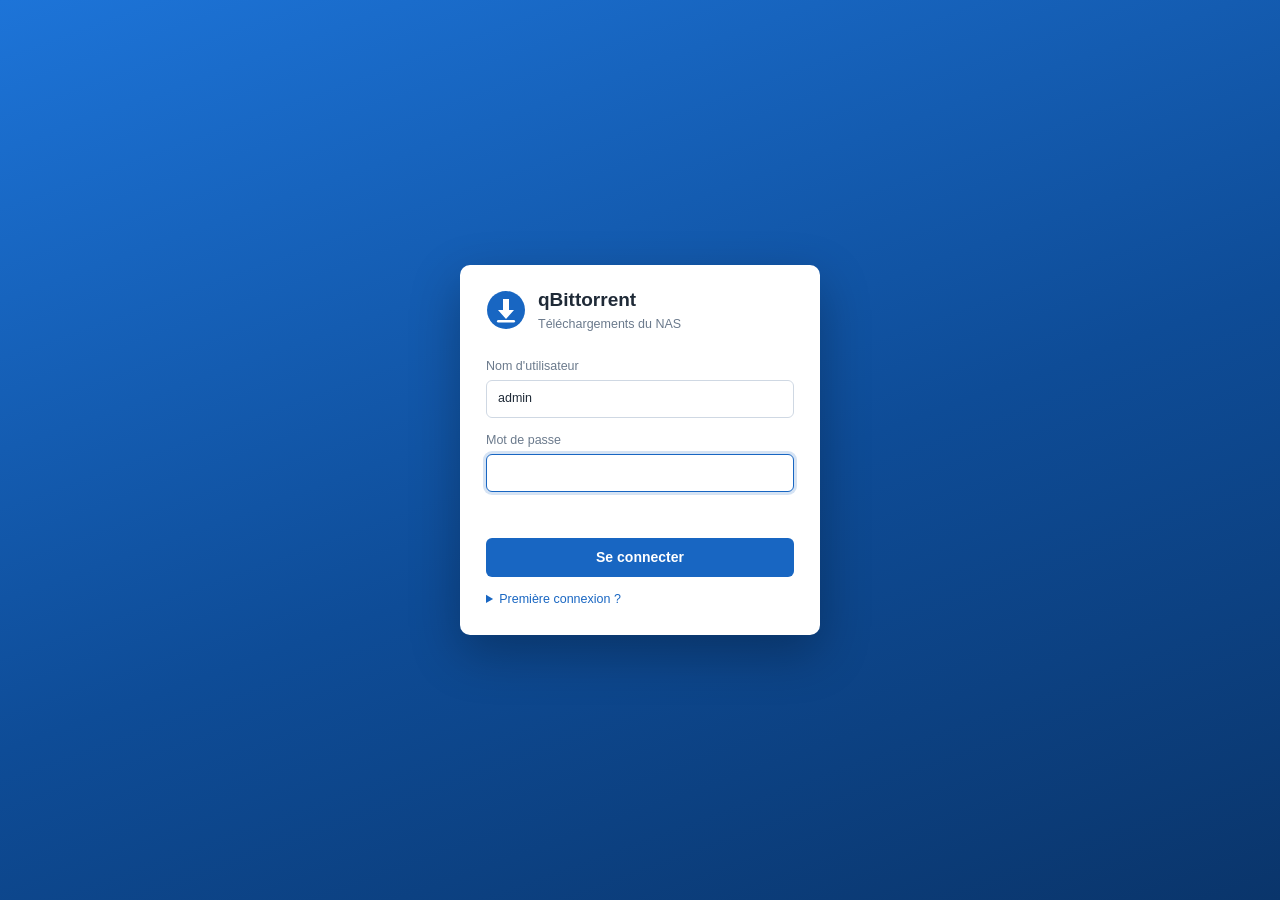
==== src/shared/webui/public/index.html @ 2fc8876b "qBittorrent pour QNAP 5.3.0.4 Paquet QPKG de qBittorrent-nox 5.3.0 pour NAS QNAP x86_64, avec une in" ====
<!doctype html>
<html lang="fr">
<head>
<meta charset="utf-8">
<meta name="viewport" content="width=device-width, initial-scale=1">
<title>qBittorrent – Connexion</title>
<style>
  :root { --blue:#1866c2; --blue-dark:#0e4c97; --bg:#e9eef5; --text:#1f2a37; --muted:#6b7a8c; --border:#cfd8e3; }
  * { box-sizing:border-box; }
  body { margin:0; min-height:100vh; display:flex; align-items:center; justify-content:center;
         font:14px/1.4 "Segoe UI", Roboto, "Helvetica Neue", Arial, sans-serif; color:var(--text);
         background:linear-gradient(160deg,#1d74d8 0%,#0e4c97 55%,#0a356b 100%); padding:16px; }
  .card { width:100%; max-width:360px; background:#fff; border-radius:10px; box-shadow:0 18px 50px rgba(0,0,0,.28); overflow:hidden; }
  .head { display:flex; align-items:center; gap:12px; padding:22px 26px 6px; }
  .head svg { flex:none; }
  .head h1 { margin:0; font-size:19px; font-weight:600; }
  .head p { margin:2px 0 0; color:var(--muted); font-size:12.5px; }
  form { padding:18px 26px 26px; display:grid; gap:14px; }
  label { display:grid; gap:5px; font-size:12.5px; color:var(--muted); }
  input { font:inherit; padding:9px 11px; border:1px solid var(--border); border-radius:6px; color:var(--text); }
  input:focus { outline:none; border-color:var(--blue); box-shadow:0 0 0 3px rgba(24,102,194,.18); }
  button { font:inherit; font-weight:600; padding:10px; border:0; border-radius:6px; background:var(--blue); color:#fff; cursor:pointer; }
  button:hover { background:var(--blue-dark); }
  button:disabled { opacity:.6; cursor:wait; }
  .first { font-size:12.5px; color:var(--muted); }
  .first summary { cursor:pointer; color:var(--blue); width:max-content; }
  .first[open] summary { margin-bottom:6px; }
  .err { min-height:18px; margin:0; color:#c0392b; font-size:12.5px; }
</style>
</head>
<body>
  <div class="card">
    <div class="head">
      <svg width="40" height="40" viewBox="0 0 40 40" aria-hidden="true"><circle cx="20" cy="20" r="19" fill="#1866c2"/><path d="M17 9h6v11h5l-8 9-8-9h5z" fill="#fff"/><rect x="11" y="30" width="18" height="2.6" rx="1.3" fill="#fff"/></svg>
      <div><h1>qBittorrent</h1><p>Téléchargements du NAS</p></div>
    </div>
    <form id="f">
      <label>Nom d'utilisateur <input id="u" name="username" autocomplete="username" value="admin" required></label>
      <label>Mot de passe <input id="p" name="password" type="password" autocomplete="current-password" required autofocus></label>
      <p class="err" id="err" role="alert"></p>
      <button id="b" type="submit">Se connecter</button>
      <details class="first"><summary>Première connexion ?</summary>
        Utilisateur <b>admin</b>, mot de passe <b>adminadmin</b>. Vous devrez ensuite choisir votre propre mot de passe.</details>
    </form>
  </div>
<script>
document.getElementById('f').addEventListener('submit', async (e) => {
  e.preventDefault();
  const b = document.getElementById('b'), err = document.getElementById('err');
  b.disabled = true; err.textContent = '';
  try {
    const r = await fetch('api/v2/auth/login', {
      method: 'POST',
      body: new URLSearchParams({ username: document.getElementById('u').value, password: document.getElementById('p').value })
    });
    const t = await r.text();
    // qBittorrent 5.x répond 204 (vide) en cas de succès, les versions 4.x « Ok. »
    if (r.status === 403) err.textContent = "Trop d'échecs : adresse IP bloquée temporairement.";
    else if (r.ok && t.trim() !== 'Fails.') {
      // Mot de passe initial : l'interface obligera à le changer
      try { localStorage.setItem('qbfs.mustChange', document.getElementById('p').value === 'adminadmin' ? 'true' : 'false'); } catch (_) {}
      location.reload(); return;
    }
    else err.textContent = 'Identifiant ou mot de passe incorrect.';
  } catch (_) { err.textContent = 'Le NAS ne répond pas.'; }
  b.disabled = false;
});
</script>
</body>
</html>
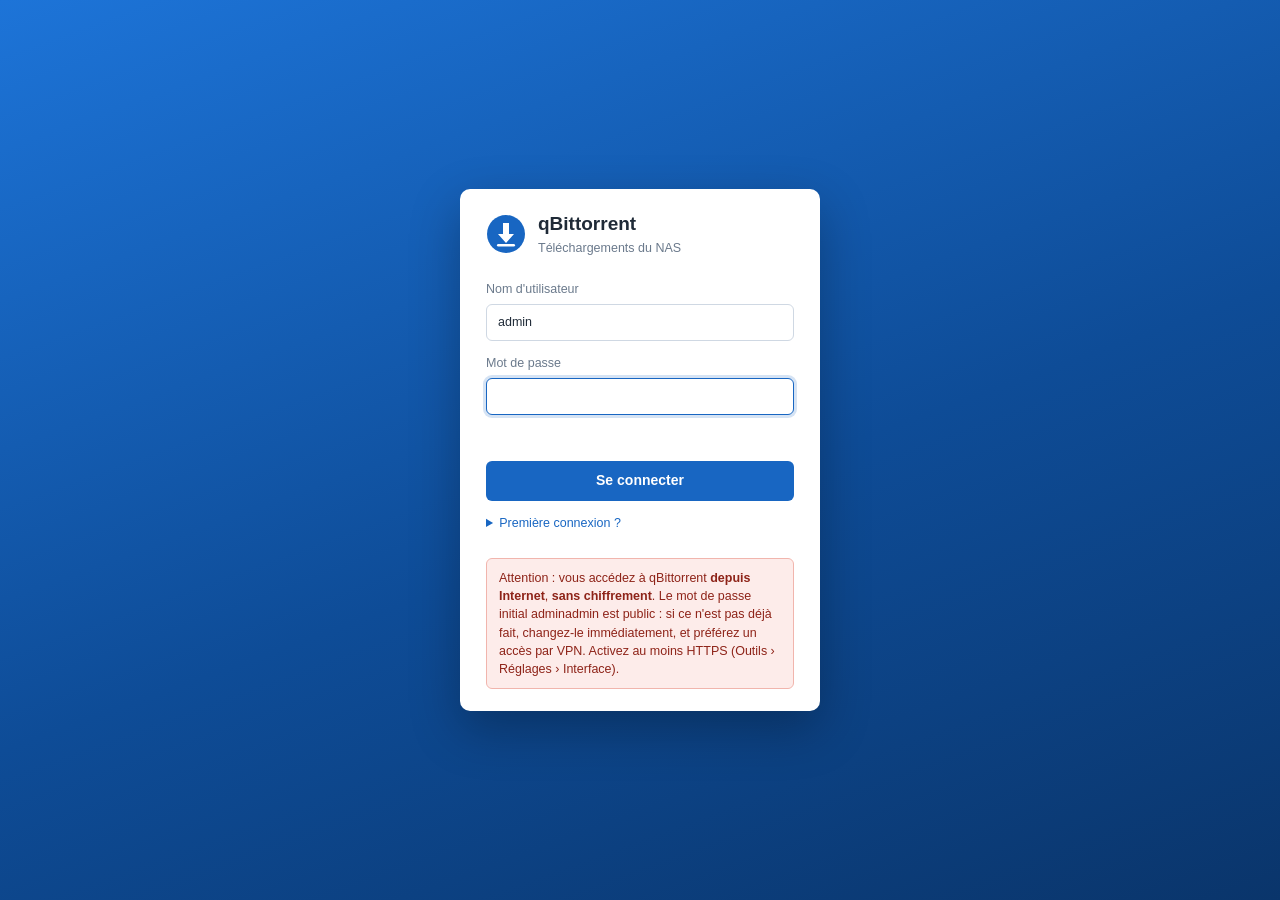
==== commit 519388c5: "Sécurité, notifications, espace disque, test de mise à jour en CI, documentation Sécurité : avertiss" ====
--- a/src/shared/webui/public/index.html
+++ b/src/shared/webui/public/index.html
@@ -1,4 +1,5 @@
 <!doctype html>
+<!-- SPDX-License-Identifier: GPL-2.0-or-later -->
 <html lang="fr">
 <head>
 <meta charset="utf-8">
@@ -25,6 +26,9 @@
   .first { font-size:12.5px; color:var(--muted); }
   .first summary { cursor:pointer; color:var(--blue); width:max-content; }
   .first[open] summary { margin-bottom:6px; }
+  .warn { margin:0 26px 22px; padding:10px 12px; border-radius:6px; font-size:12.5px; line-height:1.45; background:#fff6e8; border:1px solid #f0cf9f; color:#7a4b0c; }
+  .warn.bad { background:#fdecea; border-color:#f1b5ad; color:#8e2318; }
+  .warn b { color:inherit; }
   .err { min-height:18px; margin:0; color:#c0392b; font-size:12.5px; }
 </style>
 </head>
@@ -42,8 +46,20 @@
       <details class="first"><summary>Première connexion ?</summary>
         Utilisateur <b>admin</b>, mot de passe <b>adminadmin</b>. Vous devrez ensuite choisir votre propre mot de passe.</details>
     </form>
+    <p class="warn" id="warn">Sécurité : le mot de passe initial <b>adminadmin</b> est public. Changez-le dès la première connexion et n'ouvrez pas cette page sur Internet (utilisez plutôt un VPN).</p>
   </div>
 <script>
+// Accès depuis Internet (adresse non locale) : avertissement renforcé
+(function () {
+  const h = location.hostname;
+  const local = /^(localhost|127\.|10\.|192\.168\.|172\.(1[6-9]|2\d|3[01])\.|169\.254\.|\[?::1\]?$|\[?f[cd][0-9a-f]{2}:|\[?fe80:)/i.test(h) || /\.(local|lan|home|internal)$/i.test(h) || !/[.:]/.test(h);
+  if (local) return;
+  const w = document.getElementById('warn');
+  w.className = 'warn bad';
+  w.innerHTML = 'Attention : vous accédez à qBittorrent <b>depuis Internet</b>' + (location.protocol === 'http:' ? ', <b>sans chiffrement</b>' : '')
+    + '. Le mot de passe initial adminadmin est public : si ce n\'est pas déjà fait, changez-le immédiatement, et préférez un accès par VPN.'
+    + (location.protocol === 'http:' ? ' Activez au moins HTTPS (Outils › Réglages › Interface).' : '');
+})();
 document.getElementById('f').addEventListener('submit', async (e) => {
   e.preventDefault();
   const b = document.getElementById('b'), err = document.getElementById('err');
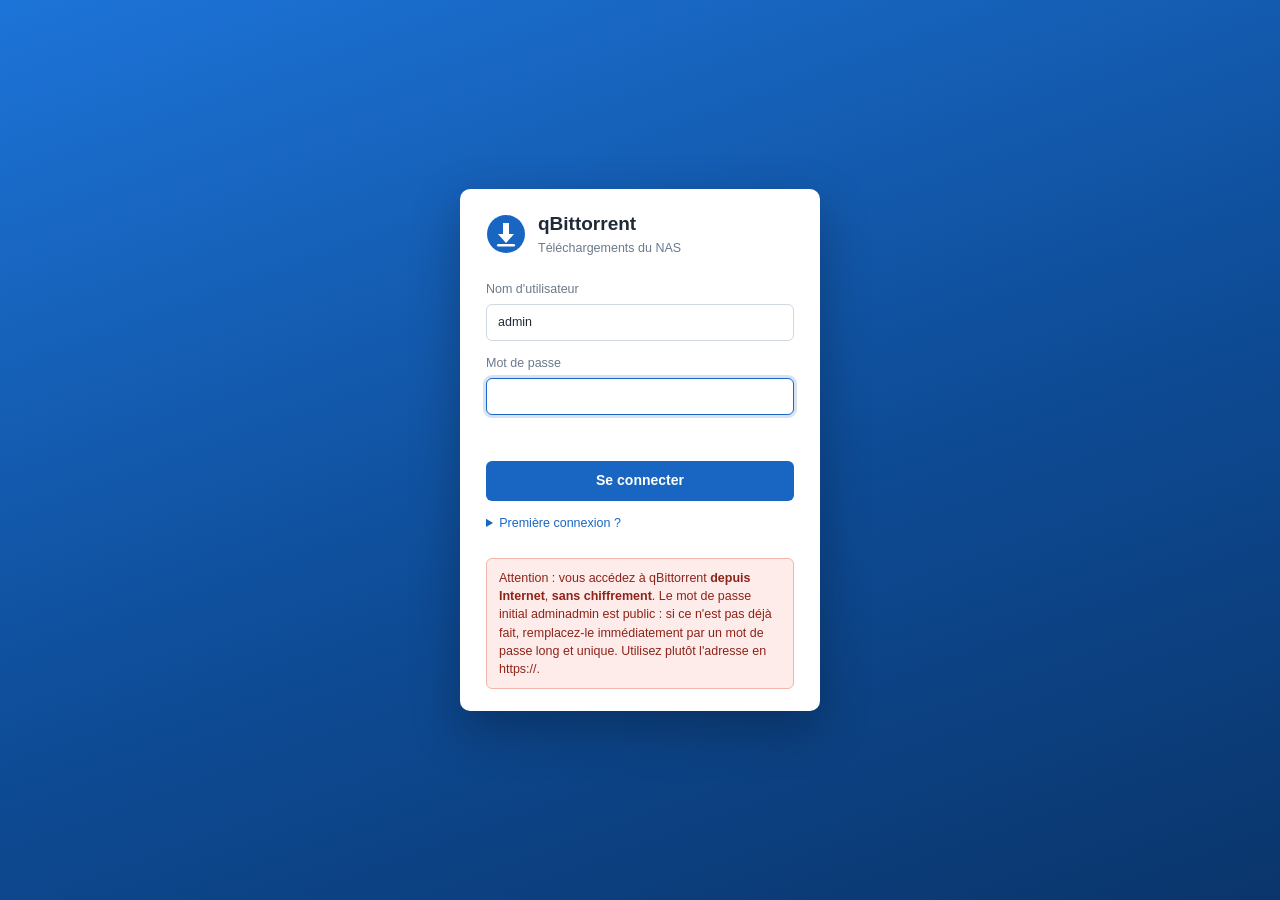
==== commit 8e059702: "Accès à distance par myQNAPcloud Link (proxy QTS sur /qbittorrent/) - qpkg.cfg : QPKG_USE_PROXY / QP" ====
--- a/src/shared/webui/public/index.html
+++ b/src/shared/webui/public/index.html
@@ -3,6 +3,11 @@
 <html lang="fr">
 <head>
 <meta charset="utf-8">
+<script>
+// Accès par le proxy de QTS sans « / » final (…/qbittorrent) : les adresses relatives
+// de l'interface (api/v2/…) partiraient alors à la racine de QTS
+if (!/\/$|\.html$/.test(location.pathname)) location.replace(location.pathname + '/' + location.search + location.hash);
+</script>
 <meta name="viewport" content="width=device-width, initial-scale=1">
 <title>qBittorrent – Connexion</title>
 <style>
@@ -46,7 +51,7 @@
       <details class="first"><summary>Première connexion ?</summary>
         Utilisateur <b>admin</b>, mot de passe <b>adminadmin</b>. Vous devrez ensuite choisir votre propre mot de passe.</details>
     </form>
-    <p class="warn" id="warn">Sécurité : le mot de passe initial <b>adminadmin</b> est public. Changez-le dès la première connexion et n'ouvrez pas cette page sur Internet (utilisez plutôt un VPN).</p>
+    <p class="warn" id="warn">Sécurité : le mot de passe initial <b>adminadmin</b> est public. Changez-le dès la première connexion. Pour un accès à distance, passez par myQNAPcloud Link ou un VPN plutôt que d'ouvrir le port 8085 sur Internet.</p>
   </div>
 <script>
 // Accès depuis Internet (adresse non locale) : avertissement renforcé
@@ -56,9 +61,12 @@
   if (local) return;
   const w = document.getElementById('warn');
   w.className = 'warn bad';
-  w.innerHTML = 'Attention : vous accédez à qBittorrent <b>depuis Internet</b>' + (location.protocol === 'http:' ? ', <b>sans chiffrement</b>' : '')
-    + '. Le mot de passe initial adminadmin est public : si ce n\'est pas déjà fait, changez-le immédiatement, et préférez un accès par VPN.'
-    + (location.protocol === 'http:' ? ' Activez au moins HTTPS (Outils › Réglages › Interface).' : '');
+  const http = location.protocol === 'http:';
+  const viaQts = location.pathname.replace(/[^/]*$/, '') !== '/';
+  w.innerHTML = 'Attention : vous accédez à qBittorrent <b>depuis Internet</b>' + (http ? ', <b>sans chiffrement</b>' : '')
+    + '. Le mot de passe initial adminadmin est public : si ce n\'est pas déjà fait, remplacez-le immédiatement par un mot de passe long et unique.'
+    + (http ? (viaQts ? ' Utilisez plutôt l\'adresse en https://.'
+      : ' Passez plutôt par myQNAPcloud Link (adresse https://…/qbittorrent/) ou activez HTTPS (Outils › Réglages › Interface).') : '');
 })();
 document.getElementById('f').addEventListener('submit', async (e) => {
   e.preventDefault();
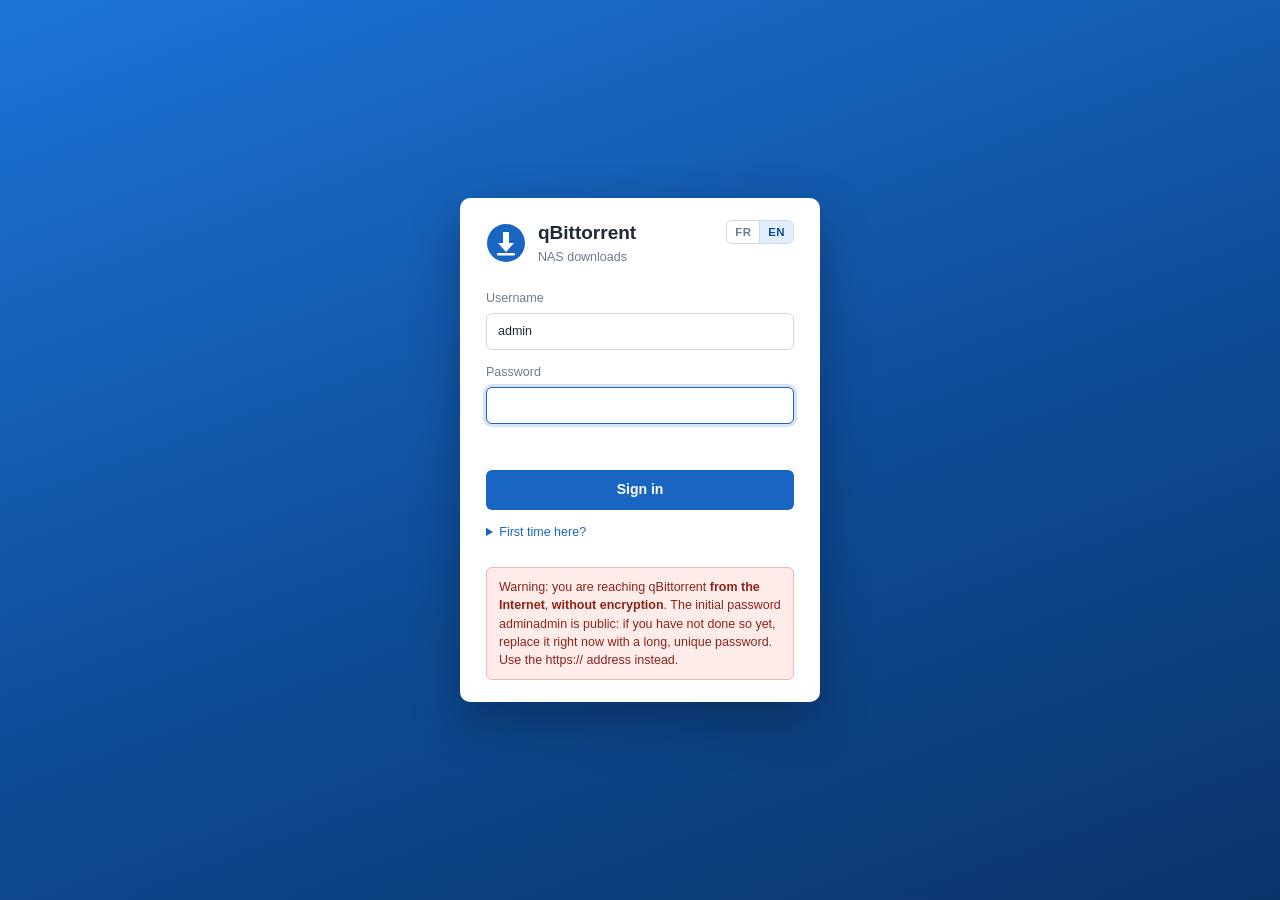
==== commit 21c0fd7a: "Interface en anglais, sélecteur FR / EN dans la barre du haut Le français reste la langue du code. E" ====
--- a/src/shared/webui/public/index.html
+++ b/src/shared/webui/public/index.html
@@ -10,38 +10,68 @@
 </script>
 <meta name="viewport" content="width=device-width, initial-scale=1">
 <title>qBittorrent – Connexion</title>
+<link rel="stylesheet" href="explorer/themes.css?v=__QPKG_VER__">
+<script>
+// Thème (menu Thème) : appliqué ici, avant l'affichage, pour ne pas apercevoir le thème
+// par défaut. « auto » suit le réglage clair / sombre du système, en direct.
+var THEME_IDS = ['classique', 'ardoise', 'papier', 'signal', 'minimal', 'futur', 'terminal', 'aurore'];
+function themeChoice() {
+  try { var t = JSON.parse(localStorage.getItem('qbfs.theme')); return t === 'auto' || THEME_IDS.indexOf(t) >= 0 ? t : 'classique'; }
+  catch (e) { return window.themeSession || 'classique'; }
+}
+function applyTheme(t) {
+  t = t || themeChoice(); window.themeSession = t;
+  var r = t === 'auto' ? (matchMedia('(prefers-color-scheme: dark)').matches ? 'ardoise' : 'papier') : t;
+  if (r === 'classique') document.documentElement.removeAttribute('data-theme');
+  else document.documentElement.setAttribute('data-theme', r);
+}
+applyTheme();
+try { matchMedia('(prefers-color-scheme: dark)').addEventListener('change', function () { if (window.themeSession === 'auto') applyTheme('auto'); }); } catch (e) {}
+// Thème changé dans un autre onglet
+window.addEventListener('storage', function (e) { if (e.key === 'qbfs.theme') applyTheme(); });
+</script>
+<!-- Langue (FR / EN) : explorer/i18n.js -->
+<script src="explorer/i18n-en.js?v=__QPKG_VER__"></script>
+<script src="explorer/i18n.js?v=__QPKG_VER__"></script>
 <style>
-  :root { --blue:#1866c2; --blue-dark:#0e4c97; --bg:#e9eef5; --text:#1f2a37; --muted:#6b7a8c; --border:#cfd8e3; }
+  /* Couleurs, polices, arrondis et ombres : explorer/themes.css (variables) */
   * { box-sizing:border-box; }
   body { margin:0; min-height:100vh; display:flex; align-items:center; justify-content:center;
-         font:14px/1.4 "Segoe UI", Roboto, "Helvetica Neue", Arial, sans-serif; color:var(--text);
-         background:linear-gradient(160deg,#1d74d8 0%,#0e4c97 55%,#0a356b 100%); padding:16px; }
-  .card { width:100%; max-width:360px; background:#fff; border-radius:10px; box-shadow:0 18px 50px rgba(0,0,0,.28); overflow:hidden; }
+         font:14px/1.4 var(--font-ui); color:var(--text);
+         background:var(--login-bg); background-image:var(--login-bg-image); padding:16px; }
+  .card { width:100%; max-width:360px; background:var(--panel); border-radius:var(--radius-xl); box-shadow:var(--login-shadow); overflow:hidden; }
   .head { display:flex; align-items:center; gap:12px; padding:22px 26px 6px; }
   .head svg { flex:none; }
-  .head h1 { margin:0; font-size:19px; font-weight:600; }
+  .head h1 { margin:0; font-size:19px; font-weight:600; font-family:var(--font-title); }
   .head p { margin:2px 0 0; color:var(--muted); font-size:12.5px; }
   form { padding:18px 26px 26px; display:grid; gap:14px; }
   label { display:grid; gap:5px; font-size:12.5px; color:var(--muted); }
-  input { font:inherit; padding:9px 11px; border:1px solid var(--border); border-radius:6px; color:var(--text); }
-  input:focus { outline:none; border-color:var(--blue); box-shadow:0 0 0 3px rgba(24,102,194,.18); }
-  button { font:inherit; font-weight:600; padding:10px; border:0; border-radius:6px; background:var(--blue); color:#fff; cursor:pointer; }
-  button:hover { background:var(--blue-dark); }
+  input { font:inherit; padding:9px 11px; border:1px solid var(--login-input-border); border-radius:var(--radius-md); color:var(--text); background:var(--field-bg); }
+  input:focus { outline:none; border-color:var(--accent); box-shadow:0 0 0 3px var(--login-ring); }
+  button { font:inherit; font-weight:600; padding:10px; border:0; border-radius:var(--radius-md); background:var(--accent); color:var(--accent-text); cursor:pointer; }
+  button:hover { background:var(--accent-hover); }
   button:disabled { opacity:.6; cursor:wait; }
   .first { font-size:12.5px; color:var(--muted); }
-  .first summary { cursor:pointer; color:var(--blue); width:max-content; }
+  .first summary { cursor:pointer; color:var(--link); width:max-content; }
   .first[open] summary { margin-bottom:6px; }
-  .warn { margin:0 26px 22px; padding:10px 12px; border-radius:6px; font-size:12.5px; line-height:1.45; background:#fff6e8; border:1px solid #f0cf9f; color:#7a4b0c; }
-  .warn.bad { background:#fdecea; border-color:#f1b5ad; color:#8e2318; }
+  .warn { margin:0 26px 22px; padding:10px 12px; border-radius:6px; font-size:12.5px; line-height:1.45; background:var(--warn-bg); border:1px solid var(--warn-border); color:var(--warn-text); }
+  .warn.bad { background:var(--danger-bg); border-color:var(--danger-border); color:var(--danger-text); }
   .warn b { color:inherit; }
-  .err { min-height:18px; margin:0; color:#c0392b; font-size:12.5px; }
+  .err { min-height:18px; margin:0; color:var(--login-err); font-size:12.5px; }
+  /* Sélecteur de langue (rempli par explorer/i18n.js) */
+  .langsw { display:flex; margin-left:auto; align-self:flex-start; border:1px solid var(--login-input-border); border-radius:var(--radius-md); overflow:hidden; }
+  .langsw button { padding:3px 8px; border-radius:0; background:transparent; color:var(--muted); font-size:11.5px; letter-spacing:.03em; }
+  .langsw button + button { border-left:1px solid var(--login-input-border); }
+  .langsw button:hover { background:var(--accent-soft); color:var(--accent-on-soft); }
+  .langsw button.on { background:var(--accent-soft); color:var(--accent-on-soft); cursor:default; }
 </style>
 </head>
 <body>
   <div class="card">
     <div class="head">
-      <svg width="40" height="40" viewBox="0 0 40 40" aria-hidden="true"><circle cx="20" cy="20" r="19" fill="#1866c2"/><path d="M17 9h6v11h5l-8 9-8-9h5z" fill="#fff"/><rect x="11" y="30" width="18" height="2.6" rx="1.3" fill="#fff"/></svg>
+      <svg width="40" height="40" viewBox="0 0 40 40" aria-hidden="true"><circle cx="20" cy="20" r="19" fill="var(--accent)"/><path d="M17 9h6v11h5l-8 9-8-9h5z" fill="var(--accent-text)"/><rect x="11" y="30" width="18" height="2.6" rx="1.3" fill="var(--accent-text)"/></svg>
       <div><h1>qBittorrent</h1><p>Téléchargements du NAS</p></div>
+      <span class="langsw"></span>
     </div>
     <form id="f">
       <label>Nom d'utilisateur <input id="u" name="username" autocomplete="username" value="admin" required></label>
--- a/src/shared/webui/public/explorer/themes.css
+++ b/src/shared/webui/public/explorer/themes.css
@@ -0,0 +1,667 @@
+/* SPDX-License-Identifier: GPL-2.0-or-later
+ * Thèmes de l'interface explorateur et de la page de connexion.
+ *
+ * C'est le SEUL fichier qui contient des couleurs : index.html, explorer/*.js et la
+ * page de connexion n'utilisent que les variables ci-dessous (un test le vérifie).
+ * Le fichier est dans public/ : qBittorrent le sert avant la connexion et, après,
+ * le cherche dans public/ faute de l'avoir dans private/ ; les deux pages le
+ * chargent donc avec le même chemin relatif « explorer/themes.css ».
+ *
+ * Organisation :
+ *  1. valeurs dérivées, communes à tous les thèmes (calculées à partir des
+ *     variables de base de chaque thème) ;
+ *  2. « Classique » : l'apparence d'origine, valeur par valeur ;
+ *  3. un bloc [data-theme="…"] par thème, posé sur <html> ;
+ *  4. éléments de présentation propres à certains thèmes ;
+ *  5. thème Aurore : verre dépoli, lumières et animations (avec explorer/effets.js).
+ *
+ * Variables de base (à définir dans chaque thème) :
+ *  --bg --panel --panel-2 --border --text --muted --accent --accent-text --danger
+ *  --ok --warn --header-bg --header-text --menu-bg --menu-text --disabled
+ *  --row-hover --row-selected --progress-track --font-ui --font-num --radius
+ *  --radius-sm --shadow --st-dl --st-seed --st-done --st-stop --st-err
+ */
+
+/* 0. Polices embarquées (fonts/, licences OFL à côté), chemins relatifs : aucune requête
+   vers un autre site. Le navigateur ne télécharge une police que si le thème affiché
+   l'utilise, et seulement les sous-ensembles (latin, latin étendu) nécessaires. */
+@font-face { font-family: "Inter"; font-style: normal; font-weight: 100 900; font-display: swap;
+  src: url("fonts/inter-latin-ext-wght-normal.woff2") format("woff2"); unicode-range: U+0100-02BA,U+02BD-02C5,U+02C7-02CC,U+02CE-02D7,U+02DD-02FF,U+0304,U+0308,U+0329,U+1D00-1DBF,U+1E00-1E9F,U+1EF2-1EFF,U+2020,U+20A0-20AB,U+20AD-20C0,U+2113,U+2C60-2C7F,U+A720-A7FF; }
+@font-face { font-family: "Inter"; font-style: normal; font-weight: 100 900; font-display: swap;
+  src: url("fonts/inter-latin-wght-normal.woff2") format("woff2"); unicode-range: U+0000-00FF,U+0131,U+0152-0153,U+02BB-02BC,U+02C6,U+02DA,U+02DC,U+0304,U+0308,U+0329,U+2000-206F,U+20AC,U+2122,U+2191,U+2193,U+2212,U+2215,U+FEFF,U+FFFD; }
+@font-face { font-family: "JetBrains Mono"; font-style: normal; font-weight: 100 800; font-display: swap;
+  src: url("fonts/jetbrains-mono-latin-ext-wght-normal.woff2") format("woff2"); unicode-range: U+0100-02BA,U+02BD-02C5,U+02C7-02CC,U+02CE-02D7,U+02DD-02FF,U+0304,U+0308,U+0329,U+1D00-1DBF,U+1E00-1E9F,U+1EF2-1EFF,U+2020,U+20A0-20AB,U+20AD-20C0,U+2113,U+2C60-2C7F,U+A720-A7FF; }
+@font-face { font-family: "JetBrains Mono"; font-style: normal; font-weight: 100 800; font-display: swap;
+  src: url("fonts/jetbrains-mono-latin-wght-normal.woff2") format("woff2"); unicode-range: U+0000-00FF,U+0131,U+0152-0153,U+02BB-02BC,U+02C6,U+02DA,U+02DC,U+0304,U+0308,U+0329,U+2000-206F,U+20AC,U+2122,U+2191,U+2193,U+2212,U+2215,U+FEFF,U+FFFD; }
+@font-face { font-family: "DM Sans"; font-style: normal; font-weight: 100 1000; font-display: swap;
+  src: url("fonts/dm-sans-latin-ext-wght-normal.woff2") format("woff2"); unicode-range: U+0100-02BA,U+02BD-02C5,U+02C7-02CC,U+02CE-02D7,U+02DD-02FF,U+0304,U+0308,U+0329,U+1D00-1DBF,U+1E00-1E9F,U+1EF2-1EFF,U+2020,U+20A0-20AB,U+20AD-20C0,U+2113,U+2C60-2C7F,U+A720-A7FF; }
+@font-face { font-family: "DM Sans"; font-style: normal; font-weight: 100 1000; font-display: swap;
+  src: url("fonts/dm-sans-latin-wght-normal.woff2") format("woff2"); unicode-range: U+0000-00FF,U+0131,U+0152-0153,U+02BB-02BC,U+02C6,U+02DA,U+02DC,U+0304,U+0308,U+0329,U+2000-206F,U+20AC,U+2122,U+2191,U+2193,U+2212,U+2215,U+FEFF,U+FFFD; }
+@font-face { font-family: "Fraunces"; font-style: normal; font-weight: 100 900; font-display: swap;
+  src: url("fonts/fraunces-latin-ext-wght-normal.woff2") format("woff2"); unicode-range: U+0100-02BA,U+02BD-02C5,U+02C7-02CC,U+02CE-02D7,U+02DD-02FF,U+0304,U+0308,U+0329,U+1D00-1DBF,U+1E00-1E9F,U+1EF2-1EFF,U+2020,U+20A0-20AB,U+20AD-20C0,U+2113,U+2C60-2C7F,U+A720-A7FF; }
+@font-face { font-family: "Fraunces"; font-style: normal; font-weight: 100 900; font-display: swap;
+  src: url("fonts/fraunces-latin-wght-normal.woff2") format("woff2"); unicode-range: U+0000-00FF,U+0131,U+0152-0153,U+02BB-02BC,U+02C6,U+02DA,U+02DC,U+0304,U+0308,U+0329,U+2000-206F,U+20AC,U+2122,U+2191,U+2193,U+2212,U+2215,U+FEFF,U+FFFD; }
+@font-face { font-family: "Space Grotesk"; font-style: normal; font-weight: 300 700; font-display: swap;
+  src: url("fonts/space-grotesk-latin-ext-wght-normal.woff2") format("woff2"); unicode-range: U+0100-02BA,U+02BD-02C5,U+02C7-02CC,U+02CE-02D7,U+02DD-02FF,U+0304,U+0308,U+0329,U+1D00-1DBF,U+1E00-1E9F,U+1EF2-1EFF,U+2020,U+20A0-20AB,U+20AD-20C0,U+2113,U+2C60-2C7F,U+A720-A7FF; }
+@font-face { font-family: "Space Grotesk"; font-style: normal; font-weight: 300 700; font-display: swap;
+  src: url("fonts/space-grotesk-latin-wght-normal.woff2") format("woff2"); unicode-range: U+0000-00FF,U+0131,U+0152-0153,U+02BB-02BC,U+02C6,U+02DA,U+02DC,U+0304,U+0308,U+0329,U+2000-206F,U+20AC,U+2122,U+2191,U+2193,U+2212,U+2215,U+FEFF,U+FFFD; }
+@font-face { font-family: "IBM Plex Mono"; font-style: normal; font-weight: 400; font-display: swap;
+  src: url("fonts/ibm-plex-mono-latin-ext-400-normal.woff2") format("woff2"); unicode-range: U+0100-02BA,U+02BD-02C5,U+02C7-02CC,U+02CE-02D7,U+02DD-02FF,U+0304,U+0308,U+0329,U+1D00-1DBF,U+1E00-1E9F,U+1EF2-1EFF,U+2020,U+20A0-20AB,U+20AD-20C0,U+2113,U+2C60-2C7F,U+A720-A7FF; }
+@font-face { font-family: "IBM Plex Mono"; font-style: normal; font-weight: 400; font-display: swap;
+  src: url("fonts/ibm-plex-mono-latin-400-normal.woff2") format("woff2"); unicode-range: U+0000-00FF,U+0131,U+0152-0153,U+02BB-02BC,U+02C6,U+02DA,U+02DC,U+0304,U+0308,U+0329,U+2000-206F,U+20AC,U+2122,U+2191,U+2193,U+2212,U+2215,U+FEFF,U+FFFD; }
+@font-face { font-family: "IBM Plex Mono"; font-style: normal; font-weight: 600; font-display: swap;
+  src: url("fonts/ibm-plex-mono-latin-ext-600-normal.woff2") format("woff2"); unicode-range: U+0100-02BA,U+02BD-02C5,U+02C7-02CC,U+02CE-02D7,U+02DD-02FF,U+0304,U+0308,U+0329,U+1D00-1DBF,U+1E00-1E9F,U+1EF2-1EFF,U+2020,U+20A0-20AB,U+20AD-20C0,U+2113,U+2C60-2C7F,U+A720-A7FF; }
+@font-face { font-family: "IBM Plex Mono"; font-style: normal; font-weight: 600; font-display: swap;
+  src: url("fonts/ibm-plex-mono-latin-600-normal.woff2") format("woff2"); unicode-range: U+0000-00FF,U+0131,U+0152-0153,U+02BB-02BC,U+02C6,U+02DA,U+02DC,U+0304,U+0308,U+0329,U+2000-206F,U+20AC,U+2122,U+2191,U+2193,U+2212,U+2215,U+FEFF,U+FFFD; }
+@font-face { font-family: "Exo 2"; font-style: normal; font-weight: 100 900; font-display: swap;
+  src: url("fonts/exo-2-latin-ext-wght-normal.woff2") format("woff2"); unicode-range: U+0100-02BA,U+02BD-02C5,U+02C7-02CC,U+02CE-02D7,U+02DD-02FF,U+0304,U+0308,U+0329,U+1D00-1DBF,U+1E00-1E9F,U+1EF2-1EFF,U+2020,U+20A0-20AB,U+20AD-20C0,U+2113,U+2C60-2C7F,U+A720-A7FF; }
+@font-face { font-family: "Exo 2"; font-style: normal; font-weight: 100 900; font-display: swap;
+  src: url("fonts/exo-2-latin-wght-normal.woff2") format("woff2"); unicode-range: U+0000-00FF,U+0131,U+0152-0153,U+02BB-02BC,U+02C6,U+02DA,U+02DC,U+0304,U+0308,U+0329,U+2000-206F,U+20AC,U+2122,U+2191,U+2193,U+2212,U+2215,U+FEFF,U+FFFD; }
+@font-face { font-family: "Share Tech Mono"; font-style: normal; font-weight: 400; font-display: swap;
+  src: url("fonts/share-tech-mono-latin-400-normal.woff2") format("woff2"); unicode-range: U+0000-00FF,U+0131,U+0152-0153,U+02BB-02BC,U+02C6,U+02DA,U+02DC,U+0304,U+0308,U+0329,U+2000-206F,U+20AC,U+2122,U+2191,U+2193,U+2212,U+2215,U+FEFF,U+FFFD; }
+
+/* 1. Valeurs dérivées (tous thèmes ; le Classique les remplace par ses valeurs exactes) */
+:root {
+  --scheme: light;
+  --panel-3: var(--panel-2);
+  --row-line: color-mix(in srgb, var(--border) 60%, var(--panel));
+  --faint: var(--muted);
+  --accent-strong: var(--accent);
+  --accent-on-soft: var(--accent-strong);
+  --sort-arrow: var(--link);
+  --accent-hover: color-mix(in srgb, var(--accent) 85%, var(--text));
+  --accent-soft: color-mix(in srgb, var(--accent) 16%, var(--panel));
+  --accent-line: color-mix(in srgb, var(--accent) 45%, var(--panel));
+  --accent-ring: color-mix(in srgb, var(--accent) 25%, transparent);
+  --link: var(--accent);
+  --header-bg-image: none;
+  --header-btn-bg: color-mix(in srgb, var(--header-text) 12%, transparent);
+  --header-btn-border: color-mix(in srgb, var(--header-text) 25%, transparent);
+  --header-btn-hover: color-mix(in srgb, var(--header-text) 22%, transparent);
+  --header-menu-hover: color-mix(in srgb, var(--header-text) 18%, transparent);
+  --shadow-header: none;
+  --logo-fg: var(--header-bg);
+  --menu-hover: var(--row-hover);
+  --menu-icon: var(--muted);
+  --disabled-icon: var(--disabled);
+  --side-bg: var(--bg);
+  --side-hover: color-mix(in srgb, var(--text) 7%, var(--side-bg));
+  --caret-hover: color-mix(in srgb, var(--text) 14%, var(--side-bg));
+  --count-bg: var(--panel);
+  --field-bg: var(--panel);
+  --field-text: var(--text);
+  --btn-bg: var(--panel);
+  --th-bg: var(--panel-2);
+  --th-text: var(--muted);
+  --icon-btn: var(--muted);
+  --settings-nav-bg: var(--panel-2);
+  --settings-nav-hover: var(--row-hover);
+  --drop-bg: color-mix(in srgb, var(--accent-soft) 92%, transparent);
+  --warn-text: color-mix(in srgb, var(--warn) 55%, var(--text));
+  --warn-bg: color-mix(in srgb, var(--warn) 14%, var(--panel));
+  --warn-border: color-mix(in srgb, var(--warn) 45%, var(--panel));
+  --tag-text: var(--warn-text);
+  --tag-bg: var(--warn-bg);
+  --tag-border: var(--warn-border);
+  --log-warn: var(--warn-text);
+  --danger-text: var(--danger);
+  --danger-bg: color-mix(in srgb, var(--danger) 12%, var(--panel));
+  --danger-border: color-mix(in srgb, var(--danger) 45%, var(--panel));
+  --offline-bg: var(--danger-bg);
+  --overlay: color-mix(in srgb, #000 55%, transparent);
+  --shadow-dlg: 0 20px 60px rgba(0, 0, 0, .35);
+  --shadow-toast: 0 8px 30px rgba(0, 0, 0, .3);
+  --shadow-side: 4px 0 20px rgba(0, 0, 0, .2);
+  --toast-bg: var(--text);
+  --toast-text: var(--panel);
+  --st-wait: var(--warn);
+  --prog-text: var(--text);
+  --on-st-dl: var(--accent-text);
+  --on-st-done: var(--text);
+  --on-st-stop: var(--text);
+  --on-st-err: var(--panel);
+  --folder: #f2b544;
+  --folder-dark: #d99a24;
+  --folder-virt-paper: var(--panel);
+  --folder-virt-bg: color-mix(in srgb, var(--folder) 15%, var(--panel));
+  --icon-paper: var(--panel);
+  --icon-line: var(--muted);
+  --icon-fold: var(--accent-soft);
+  --icon-line-2: var(--border);
+  --icon-fold-2: var(--panel-2);
+  --font-mono: ui-monospace, "SFMono-Regular", Consolas, monospace;
+  --font-title: var(--font-ui);
+  --radius-xs: var(--radius-sm);
+  --radius-btn: var(--radius);
+  --radius-md: var(--radius);
+  --radius-lg: var(--radius);
+  --radius-xl: var(--radius-lg);
+  --radius-pill: 999px;
+  --login-bg: var(--bg);
+  --login-bg-image: none;
+  --login-shadow: var(--shadow-dlg);
+  --login-input-border: var(--border);
+  --login-ring: var(--accent-ring);
+  --login-err: var(--danger-text);
+}
+html { color-scheme: var(--scheme); }
+/* Listes déroulantes : le Classique garde l'apparence du système, les autres thèmes leurs couleurs */
+:root[data-theme]:not([data-theme="classique"]) select { background-color: var(--field-bg); color: var(--field-text); font-family: inherit; }
+:root[data-theme]:not([data-theme="classique"]) :is(input, textarea, select):disabled { background-color: var(--panel-2); color: var(--muted); }
+
+/* 2. Classique : l'apparence d'origine (5.3.5.1), inchangée — thème par défaut */
+:root:not([data-theme]), [data-theme="classique"] {
+  --scheme: normal;
+  --bg: #f4f6f9; --panel: #ffffff; --panel-2: #fbfcfe; --panel-3: #fafbfd;
+  --border: #d8e0ea; --row-line: #edf1f5;
+  --text: #1f2a37; --muted: #6b7a8c; --faint: #8a96a5;
+  --accent: #1866c2; --accent-strong: #0e4c97; --accent-hover: #0e4c97; --accent-soft: #e3eefb; --accent-line: #b9d3f3;
+  --accent-ring: rgba(24, 102, 194, .15); --accent-text: #fff; --link: #1866c2;
+  --danger: #c9443a; --ok: #2e9d5b; --warn: #d9861c;
+  --header-bg: #1866c2; --header-bg-image: linear-gradient(90deg, #0e4c97, #1866c2); --header-text: #fff;
+  --header-btn-bg: rgba(255, 255, 255, .12); --header-btn-border: rgba(255, 255, 255, .25);
+  --header-btn-hover: rgba(255, 255, 255, .22); --header-menu-hover: rgba(255, 255, 255, .18);
+  --shadow-header: 0 1px 3px rgba(0, 0, 0, .2); --logo-fg: #1866c2;
+  --menu-bg: #fff; --menu-text: #1f2a37; --menu-hover: #edf4fd; --menu-icon: #6b7a8c;
+  --disabled: #69788a; --disabled-icon: #8693a3;
+  --row-hover: #edf4fd; --row-selected: #d7e7fb;
+  --side-bg: #eef2f7; --side-hover: #e2e9f2; --caret-hover: #d3dce8; --count-bg: #fff;
+  --field-bg: #fff; --btn-bg: #fff;
+  --th-bg: #f1f4f8; --th-text: #4a5a6c; --icon-btn: #4a5a6c;
+  --settings-nav-bg: #f7f9fc; --settings-nav-hover: #e9eff7;
+  --drop-bg: rgba(227, 238, 251, .92);
+  --tag-text: #d9861c; --tag-bg: #fff6e8; --tag-border: #f0cf9f; --log-warn: #d9861c;
+  --warn-text: #7a4b0c; --warn-bg: #fff6e8; --warn-border: #f0cf9f;
+  --danger-text: #8e2318; --danger-bg: #fdecea; --danger-border: #f1b5ad; --offline-bg: #fde8e8;
+  --overlay: rgba(15, 30, 50, .45);
+  --shadow: 0 12px 32px rgba(15, 30, 50, .22); --shadow-dlg: 0 20px 60px rgba(0, 0, 0, .3);
+  --shadow-toast: 0 8px 30px rgba(0, 0, 0, .25); --shadow-side: 4px 0 20px rgba(0, 0, 0, .15);
+  --toast-bg: #1f2a37; --toast-text: #fff;
+  --progress-track: #e6ebf1; --prog-text: #1f2a37;
+  --st-dl: #1866c2; --st-seed: #2e9d5b; --st-done: #2e9d5b; --st-stop: #8a96a5; --st-err: #c9443a; --st-wait: #d9861c;
+  --on-st-dl: #1f2a37; --on-st-done: #1f2a37; --on-st-stop: #1f2a37; --on-st-err: #1f2a37;
+  --folder: #f2b544; --folder-dark: #d99a24; --folder-virt-paper: #fff; --folder-virt-bg: #fff7e6;
+  --icon-paper: #fff; --icon-line: #7d93ad; --icon-fold: #e3eefb; --icon-line-2: #a7b3c2; --icon-fold-2: #eef1f5;
+  --font-ui: "Segoe UI", Roboto, "Helvetica Neue", Arial, sans-serif; --font-num: var(--font-ui);
+  --font-mono: ui-monospace, Consolas, monospace;
+  --radius-xs: 3px; --radius-sm: 4px; --radius: 5px; --radius-btn: 5px; --radius-md: 6px; --radius-lg: 8px; --radius-xl: 10px; --radius-pill: 10px;
+  --login-bg: #0e4c97; --login-bg-image: linear-gradient(160deg, #1d74d8 0%, #0e4c97 55%, #0a356b 100%);
+  --login-shadow: 0 18px 50px rgba(0, 0, 0, .28); --login-input-border: #cfd8e3;
+  --login-ring: rgba(24, 102, 194, .18); --login-err: #c0392b;
+}
+
+/* 3. Thèmes */
+
+/* Ardoise : sombre */
+[data-theme="ardoise"] {
+  --scheme: dark;
+  --bg: #0F1419; --panel: #121920; --panel-2: #151D25; --border: #263039;
+  --text: #E6EDF3; --muted: #8795A3;
+  --accent: #2DD4BF; --accent-text: #04201C; --accent-strong: #5EEAD4; --accent-hover: #5EEAD4;
+  --danger: #FDA4AF; --ok: #4ADE80; --warn: #FBBF24;
+  --header-bg: #0B0F13; --header-text: #E6EDF3;
+  --menu-bg: #161E26; --menu-text: #E6EDF3; --disabled: #8795A3;
+  --row-hover: #18222B; --row-selected: #12363A; --progress-track: #1E2830;
+  --side-bg: #0D1217; --th-bg: #151D25;
+  --st-dl: #38BDF8; --st-seed: #2DD4BF; --st-done: #4ADE80; --st-stop: #94A3B8; --st-err: #FB7185;
+  --on-st-dl: #04201C; --on-st-done: #04201C; --on-st-stop: #04201C; --on-st-err: #04201C;
+  --toast-bg: #E6EDF3; --toast-text: #0F1419;
+  --folder: #E3A93B; --folder-dark: #B98320;
+  --font-ui: "Inter", system-ui, sans-serif; --font-num: "JetBrains Mono", ui-monospace, monospace;
+  --font-mono: "JetBrains Mono", ui-monospace, monospace;
+  --radius-sm: 8px; --radius: 10px; --radius-md: 12px; --radius-lg: 14px;
+  --shadow: 0 12px 32px rgba(0, 0, 0, .5);
+}
+
+/* Papier : clair chaud */
+[data-theme="papier"] {
+  --bg: #F6F1E9; --panel: #FFFDF8; --panel-2: #FBF6EE; --border: #E4DACB;
+  --text: #2B2118; --muted: #6B5D4F;
+  --accent: #C2410C; --accent-text: #FFFFFF; --accent-soft: #FFEDD5; --accent-strong: #7C2D12; --accent-hover: #9A3412;
+  --danger: #BE123C; --ok: #15803D; --warn: #B45309;
+  --header-bg: #FFFDF8; --header-text: #2B2118; --logo-fg: #FFFDF8; --shadow-header: 0 1px 0 #E4DACB;
+  --menu-bg: #FFFDF8; --menu-text: #2B2118; --disabled: #75675A;
+  --row-hover: #FBF4E8; --row-selected: #FFEDD5; --progress-track: #EFE6D8;
+  --side-bg: #F1EADF;
+  --st-dl: #C2410C; --st-seed: #15803D; --st-done: #A8998A; --st-stop: #B8AD9F; --st-err: #BE123C;
+  --on-st-dl: #FFFFFF; --on-st-done: #2B2118; --on-st-stop: #2B2118; --on-st-err: #FFFFFF;
+  --font-ui: "DM Sans", system-ui, sans-serif; --font-num: "DM Sans", system-ui, sans-serif;
+  --font-title: "Fraunces", Georgia, serif;
+  --radius-xs: 999px; --radius-sm: 8px; --radius: 10px; --radius-btn: 999px; --radius-md: 12px; --radius-lg: 16px;
+  --shadow: 0 12px 32px rgba(70, 45, 20, .16);
+}
+
+/* Signal : contraste fort */
+[data-theme="signal"] {
+  --bg: #F4F4F2; --panel: #FFFFFF; --panel-2: #FAFAF8; --border: #E2E2DE;
+  --text: #111111; --muted: #5C5C57;
+  --accent: #C6F432; --accent-text: #0A0A0A; --accent-soft: #EEFBC7; --accent-strong: #111111; --accent-hover: #B5E61D;
+  --accent-line: #A3C928; --link: #3F6212;
+  --danger: #B91C1C; --ok: #15803D; --warn: #A16207;
+  --header-bg: #0A0A0A; --header-text: #F4F4F2;
+  --menu-bg: #FFFFFF; --menu-text: #111111; --disabled: #6B6B66;
+  --row-hover: #F7F7F4; --row-selected: #EEFBC7; --progress-track: #ECECE8;
+  --st-dl: #C6F432; --st-seed: #0A0A0A; --st-done: #ECECE8; --st-stop: #FFFFFF; --st-err: #FF5A4D;
+  --on-st-dl: #0A0A0A; --on-st-done: #111111; --on-st-stop: #111111; --on-st-err: #0A0A0A;
+  --font-ui: "Space Grotesk", system-ui, sans-serif; --font-num: "IBM Plex Mono", ui-monospace, monospace;
+  --font-mono: "IBM Plex Mono", ui-monospace, monospace;
+  --radius-xs: 4px; --radius-sm: 6px; --radius: 6px; --radius-md: 8px; --radius-lg: 8px;
+  --shadow: 0 10px 28px rgba(0, 0, 0, .14);
+}
+
+/* Minimal */
+[data-theme="minimal"] {
+  --bg: #FFFFFF; --panel: #FFFFFF; --panel-2: #FFFFFF; --border: #E4E4E7;
+  --text: #111111; --muted: #52525B;
+  --accent: #1D4ED8; --accent-text: #FFFFFF; --accent-soft: #EFF4FF; --accent-strong: #1E3A8A; --accent-hover: #1E40AF;
+  --danger: #B91C1C; --ok: #15803D; --warn: #A16207;
+  --header-bg: #FFFFFF; --header-text: #111111; --logo-fg: #FFFFFF; --shadow-header: 0 1px 0 #E4E4E7;
+  --menu-bg: #FFFFFF; --menu-text: #111111; --disabled: #71717A;
+  --row-hover: #F4F4F5; --row-selected: #EFF4FF; --progress-track: #F4F4F5;
+  --st-dl: #1D4ED8; --st-seed: #15803D; --st-done: #A1A1AA; --st-stop: #A1A1AA; --st-err: #B91C1C;
+  --on-st-dl: #FFFFFF; --on-st-done: #111111; --on-st-stop: #111111; --on-st-err: #FFFFFF;
+  --font-ui: "Inter", system-ui, sans-serif; --font-num: "Inter", system-ui, sans-serif;
+  --radius-sm: 0; --radius: 0; --radius-pill: 0;
+  --shadow: 0 6px 18px rgba(0, 0, 0, .08); --shadow-dlg: 0 12px 40px rgba(0, 0, 0, .12);
+}
+
+/* Futur : HUD néon */
+[data-theme="futur"] {
+  --scheme: dark;
+  --bg: #05070D; --panel: #0A0F1A; --panel-2: #0D1424; --border: #1B2B45;
+  --text: #E6F1FF; --muted: #8CA3C0;
+  --accent: #22D3EE; --accent-text: #031317; --accent-2: #A78BFA; --accent-strong: #67E8F9; --accent-hover: #67E8F9;
+  --danger: #FB7185; --ok: #34D399; --warn: #FBBF24;
+  --header-bg: #070B14; --header-text: #E6F1FF;
+  --menu-bg: #0D1424; --menu-text: #E6F1FF; --disabled: #7D93AF;
+  --row-hover: #0E1830; --row-selected: #0B2A3A; --progress-track: #111A2C;
+  --side-bg: #070B14;
+  --st-dl: #22D3EE; --st-seed: #A78BFA; --st-done: #34D399; --st-stop: #94A3B8; --st-err: #FB7185;
+  --on-st-dl: #031317; --on-st-done: #031317; --on-st-stop: #031317; --on-st-err: #031317;
+  --toast-bg: #E6F1FF; --toast-text: #05070D;
+  --font-ui: "Exo 2", system-ui, sans-serif; --font-num: "Share Tech Mono", ui-monospace, monospace;
+  --font-mono: "Share Tech Mono", ui-monospace, monospace;
+  --radius-sm: 0; --radius: 0; --radius-pill: 0;
+  --shadow: 0 0 0 1px #1B2B45, 0 12px 32px rgba(0, 0, 0, .6);
+}
+
+/* Terminal */
+[data-theme="terminal"] {
+  --scheme: dark;
+  --bg: #0D0A06; --panel: #0D0A06; --panel-2: #120E08; --border: #5A4416;
+  --text: #FFB000; --muted: #B8892E; --accent-2: #E0A52E;
+  --accent: #FFB000; --accent-text: #0D0A06; --accent-soft: #FFB000; --accent-on-soft: #0D0A06; --accent-strong: #FFB000; --accent-hover: #E0A52E;
+  --accent-line: #8A6A1E; --link: #FFB000;
+  --danger: #FF8A6B; --ok: #E0A52E; --warn: #E0A52E;
+  --header-bg: #0D0A06; --header-text: #FFB000;
+  --menu-bg: #120E08; --menu-text: #FFB000; --disabled: #B8892E;
+  --row-hover: #1A1308; --row-selected: #2E2207; --progress-track: #2A1F0C;
+  --th-text: #E0A52E;
+  --st-dl: #FFB000; --st-seed: #E0A52E; --st-done: #C9993A; --st-stop: #B48D44; --st-err: #FF8A6B;
+  --on-st-dl: #0D0A06; --on-st-done: #0D0A06; --on-st-stop: #0D0A06; --on-st-err: #0D0A06;
+  --toast-bg: #FFB000; --toast-text: #0D0A06;
+  --font-ui: "JetBrains Mono", ui-monospace, monospace; --font-num: var(--font-ui); --font-mono: var(--font-ui);
+  --radius-sm: 0; --radius: 0; --radius-pill: 0;
+  --shadow: 0 0 0 1px #5A4416;
+}
+
+/* Aurore : sombre, verre dépoli et lumières animées (présentation et effets : section 5) */
+[data-theme="aurore"] {
+  --scheme: dark;
+  --bg: #070B1A; --panel: #0E1428; --panel-2: #121A33; --border: #2A3763;
+  --text: #EAF0FF; --muted: #9AA8CC;
+  --accent: #5EEAD4; --accent-text: #04201C; --accent-2: #A78BFA; --accent-3: #F472B6; --accent-strong: #99F6E4; --accent-hover: #99F6E4;
+  --danger: #FDA4AF; --ok: #6EE7B7; --warn: #FCD34D;
+  --header-bg: #0A1022; --header-text: #EAF0FF;
+  --menu-bg: #131B36; --menu-text: #EAF0FF; --disabled: #8E9BC0;
+  --row-hover: #161F3D; --row-selected: #143645; --progress-track: #1B2547;
+  --side-bg: #0B1124; --th-bg: #121A33;
+  --st-dl: #5EEAD4; --st-seed: #A78BFA; --st-done: #6EE7B7; --st-stop: #94A3B8; --st-err: #FB7185;
+  --on-st-dl: #04201C; --on-st-done: #04201C; --on-st-stop: #04201C; --on-st-err: #04201C;
+  --toast-bg: #EAF0FF; --toast-text: #0B1124;
+  --folder: #E8B45A; --folder-dark: #B98A2E;
+  --font-ui: "Inter", system-ui, sans-serif; --font-num: "JetBrains Mono", ui-monospace, monospace;
+  --font-mono: "JetBrains Mono", ui-monospace, monospace; --font-title: "Space Grotesk", "Inter", system-ui, sans-serif;
+  --radius-xs: 6px; --radius-sm: 8px; --radius: 10px; --radius-md: 12px; --radius-lg: 16px;
+  --shadow: 0 18px 48px rgba(2, 4, 14, .6), 0 0 36px rgba(94, 234, 212, .10);
+  --shadow-dlg: 0 30px 80px rgba(2, 4, 14, .65), 0 0 60px rgba(167, 139, 250, .16);
+  --shadow-toast: 0 10px 34px rgba(94, 234, 212, .28);
+  --shadow-side: 8px 0 40px rgba(2, 4, 14, .6);
+}
+
+/* 4. Éléments propres à certains thèmes : présentation seulement (mêmes données, même logique) */
+
+/* Pastilles d'état (Papier, Signal) : fond, texte et bordure par famille d'état */
+:root[data-theme="papier"], :root[data-theme="signal"] {
+  --pill-border: transparent;
+}
+:root[data-theme="papier"] {
+  --pill-dl-bg: #FFEDD5; --pill-dl-text: #7C2D12;
+  --pill-up-bg: #DCFCE7; --pill-up-text: #14532D;
+  --pill-done-bg: #EFE9E1; --pill-done-text: #4A3F35;
+  --pill-stop-bg: #F3EEE7; --pill-stop-text: #5C5046;
+  --pill-wait-bg: #FEF3C7; --pill-wait-text: #78350F;
+  --pill-err-bg: #FFE4E6; --pill-err-text: #881337;
+  --bar-h: 10px; --bar-r: 999px;
+}
+:root[data-theme="signal"] {
+  --pill-dl-bg: #C6F432; --pill-dl-text: #0A0A0A;
+  --pill-up-bg: #0A0A0A; --pill-up-text: #C6F432;
+  --pill-done-bg: #ECECE8; --pill-done-text: #111111;
+  --pill-stop-bg: #FFFFFF; --pill-stop-text: #111111; --pill-stop-border: #111111;
+  --pill-wait-bg: #FFE58A; --pill-wait-text: #111111;
+  --pill-err-bg: #FF5A4D; --pill-err-text: #0A0A0A;
+  /* liseré de 6 px à gauche de chaque ligne, selon l'état */
+  --lis-dl: #C6F432; --lis-up: #0A0A0A; --lis-done: #BDBDB7; --lis-stop: #D4D4CF; --lis-wait: #E8C547; --lis-err: #FF5A4D;
+}
+:is(:root[data-theme="papier"], :root[data-theme="signal"]) .st {
+  display:inline-block; max-width:100%; overflow:hidden; text-overflow:ellipsis; vertical-align:middle;
+  padding:1px 9px; border-radius:var(--radius-pill); font-size:12px; font-weight:600; line-height:18px;
+  background:var(--pill-bg); color:var(--pill-text); border:1px solid var(--pill-border);
+}
+:is(:root[data-theme="papier"], :root[data-theme="signal"]) .st::before { display:none; }
+:is(:root[data-theme="papier"], :root[data-theme="signal"]) .st.dl { --pill-bg:var(--pill-dl-bg); --pill-text:var(--pill-dl-text); }
+:is(:root[data-theme="papier"], :root[data-theme="signal"]) .st.up { --pill-bg:var(--pill-up-bg); --pill-text:var(--pill-up-text); }
+:is(:root[data-theme="papier"], :root[data-theme="signal"]) .st.done { --pill-bg:var(--pill-done-bg); --pill-text:var(--pill-done-text); }
+:is(:root[data-theme="papier"], :root[data-theme="signal"]) .st.stop { --pill-bg:var(--pill-stop-bg); --pill-text:var(--pill-stop-text); --pill-border:var(--pill-stop-border, transparent); }
+:is(:root[data-theme="papier"], :root[data-theme="signal"]) .st.wait { --pill-bg:var(--pill-wait-bg); --pill-text:var(--pill-wait-text); }
+:is(:root[data-theme="papier"], :root[data-theme="signal"]) .st.err { --pill-bg:var(--pill-err-bg); --pill-text:var(--pill-err-text); }
+:root[data-theme="signal"] .tl tbody tr[data-st] > td.ck { box-shadow:inset 6px 0 0 var(--lis); }
+:root[data-theme="signal"] tr[data-st="dl"] { --lis:var(--lis-dl); } :root[data-theme="signal"] tr[data-st="up"] { --lis:var(--lis-up); }
+:root[data-theme="signal"] tr[data-st="done"] { --lis:var(--lis-done); } :root[data-theme="signal"] tr[data-st="stop"] { --lis:var(--lis-stop); }
+:root[data-theme="signal"] tr[data-st="wait"] { --lis:var(--lis-wait); } :root[data-theme="signal"] tr[data-st="err"] { --lis:var(--lis-err); }
+
+/* Barre fine à côté du pourcentage (Papier 10 px arrondie, Minimal 2 px, Futur segmentée) */
+:root[data-theme="minimal"] { --bar-h: 2px; --bar-r: 0; }
+:root[data-theme="futur"] { --bar-h: 6px; --bar-r: 0; }
+:is(:root[data-theme="papier"], :root[data-theme="minimal"], :root[data-theme="futur"]) .prog { background:none; overflow:visible; border-radius:0; }
+:is(:root[data-theme="papier"], :root[data-theme="minimal"], :root[data-theme="futur"]) .prog::before {
+  content:""; position:absolute; left:0; right:46px; top:50%; height:var(--bar-h); transform:translateY(-50%);
+  background:var(--progress-track); border-radius:var(--bar-r);
+}
+:is(:root[data-theme="papier"], :root[data-theme="minimal"], :root[data-theme="futur"]) .prog i {
+  top:50%; bottom:auto; height:var(--bar-h); transform:translateY(-50%); border-radius:var(--bar-r);
+  width:calc((100% - 46px) * var(--p)) !important;
+}
+:is(:root[data-theme="papier"], :root[data-theme="minimal"], :root[data-theme="futur"]) .prog i b { display:none; }
+:is(:root[data-theme="papier"], :root[data-theme="minimal"], :root[data-theme="futur"]) .prog > b { text-align:right; color:var(--prog-text); }
+:root[data-theme="futur"] .prog::before { background:repeating-linear-gradient(90deg, var(--progress-track) 0 5px, transparent 5px 7px); }
+:root[data-theme="futur"] .prog i { background:repeating-linear-gradient(90deg, var(--st-dl) 0 5px, transparent 5px 7px); }
+:root[data-theme="futur"] .prog.done i { background:repeating-linear-gradient(90deg, var(--st-done) 0 5px, transparent 5px 7px); }
+:root[data-theme="futur"] .prog.stop i { background:repeating-linear-gradient(90deg, var(--st-stop) 0 5px, transparent 5px 7px); }
+:root[data-theme="futur"] .prog.err i { background:repeating-linear-gradient(90deg, var(--st-err) 0 5px, transparent 5px 7px); }
+
+/* Minimal : pas d'encadrés ni d'ombres, filets de 1 px */
+:root[data-theme="minimal"] { --shadow: 0 0 0 1px #E4E4E7; --shadow-dlg: 0 0 0 1px #E4E4E7; --shadow-toast: none; --shadow-side: 1px 0 0 #E4E4E7; }
+:root[data-theme="minimal"] :is(.btn, .tbtn, .seg) { border-color:var(--border); }
+:root[data-theme="minimal"] .tag { background:none; }
+:root[data-theme="minimal"] :is(.hint, .dest) { background:none; }
+
+/* Futur : coins coupés, titres en majuscules espacées, jauges de vitesse */
+:root[data-theme="futur"] { --cut: 12px; --cut-sm: 6px; }
+:root[data-theme="futur"] :is(.dlg, .card) {
+  clip-path:polygon(var(--cut) 0, 100% 0, 100% calc(100% - var(--cut)), calc(100% - var(--cut)) 100%, 0 100%, 0 var(--cut));
+}
+:root[data-theme="futur"] .menu { clip-path:polygon(0 0, calc(100% - var(--cut-sm)) 0, 100% var(--cut-sm), 100% 100%, var(--cut-sm) 100%, 0 calc(100% - var(--cut-sm))); }
+:root[data-theme="futur"] :is(.btn.primary, .card button) {
+  clip-path:polygon(var(--cut-sm) 0, 100% 0, 100% calc(100% - var(--cut-sm)), calc(100% - var(--cut-sm)) 100%, 0 100%, 0 var(--cut-sm));
+}
+:root[data-theme="futur"] :is(.sec, .dlg h2, .settings h3, .settings h4, .menu .mh, .dtabs button.tab, .tl th, .head h1) { text-transform:uppercase; letter-spacing:.14em; }
+:root[data-theme="futur"] .speeds { align-items:center; gap:8px; }
+:root[data-theme="futur"] .gauge { display:block; }
+:root[data-theme="futur"] #spd-dl { margin-right:8px; }
+
+/* Terminal : états [DL] [UP] [OK] [--] [!!], filets en pointillés, barre en caractères,
+   cases et raccourcis des menus entre crochets */
+:root[data-theme="terminal"] .st::before { content:"[--]"; width:auto; height:auto; border-radius:0; background:none; color:var(--st-stop); font-weight:700; }
+:root[data-theme="terminal"] .st.dl::before { content:"[DL]"; color:var(--st-dl); }
+:root[data-theme="terminal"] .st.up::before { content:"[UP]"; color:var(--st-seed); }
+:root[data-theme="terminal"] .st.done::before { content:"[OK]"; color:var(--st-done); }
+:root[data-theme="terminal"] .st.wait::before { content:"[--]"; color:var(--st-wait); }
+:root[data-theme="terminal"] .st.err::before { content:"[!!]"; color:var(--st-err); }
+:root:root[data-theme="terminal"] :is(.menu, .btn, .tbtn, .field, .search, .crumbs, .seg, .card, input:not([type="checkbox"], [type="radio"]), textarea, .addlist, .hint, .dest, .tag, .nav .cnt) { border-style:dashed; }
+:root[data-theme="terminal"] :is(.toolbar, .pathbar, .dtabs, .dlg h2, td, th, .addlist li) { border-bottom-style:dashed; }
+:root[data-theme="terminal"] :is(.statusbar, .details, .dlg .foot, .menu hr) { border-top-style:dashed; }
+:root[data-theme="terminal"] :is(.side, .settings nav, .tl .cname) { border-right-style:dashed; }
+:root[data-theme="terminal"] .prog { background:none; overflow:visible; }
+:root[data-theme="terminal"] .prog > :is(b, i) { display:none; }
+:root[data-theme="terminal"] .pchars { display:block; text-decoration:none; text-align:left; font-size:12px; line-height:16px; white-space:pre; color:var(--text); }
+:root[data-theme="terminal"] .prog.done .pchars { color:var(--st-done); }
+:root[data-theme="terminal"] .prog.err .pchars { color:var(--st-err); }
+:root[data-theme="terminal"] .menu button[data-key]::after { content:"[" attr(data-key) "]"; order:1; margin-left:auto; padding-left:16px; color:var(--muted); }
+:root[data-theme="terminal"] .menu button[data-key] :is(.sub, .swatch) { order:2; margin-left:0; }
+:root[data-theme="terminal"] .menu button[data-key]:disabled::after { color:var(--disabled); }
+:root[data-theme="terminal"] .menu [aria-checked] .mi { width:auto; min-width:26px; font-size:0; }
+:root[data-theme="terminal"] .menu [aria-checked] .mi::before { font-size:13px; content:"[ ]"; }
+:root[data-theme="terminal"] .menu [aria-checked="true"] .mi::before { content:"[x]"; }
+:root[data-theme="terminal"] .menu [role="menuitemradio"] .mi::before { content:"( )"; }
+:root[data-theme="terminal"] .menu [role="menuitemradio"][aria-checked="true"] .mi::before { content:"(*)"; }
+:root[data-theme="terminal"] .menu .sub { font-size:0; }
+:root[data-theme="terminal"] .menu .sub::after { font-size:13px; content:">"; }
+
+/* Signal : liste des torrents en cartes (Nom, barre, état, taille, vitesses, temps restant).
+   Les en-têtes deviennent une rangée de boutons de tri ; les autres thèmes gardent le tableau. */
+:root[data-theme="signal"] #content table.tl { display:block; width:auto !important; }
+:root[data-theme="signal"] .tl colgroup { display:none; }
+:root[data-theme="signal"] .tl thead { display:block; position:sticky; top:0; z-index:4; background:var(--bg); border-bottom:1px solid var(--border); }
+:root[data-theme="signal"] .tl thead tr { display:flex; flex-wrap:wrap; align-items:center; gap:6px; padding:8px 12px; }
+:root[data-theme="signal"] .tl th { position:static; display:inline-flex; align-items:center; width:auto; border:1px solid var(--border); border-radius:var(--radius-pill); background:var(--panel); padding:3px 10px; }
+:root[data-theme="signal"] .tl th.ck { border:0; background:none; padding:0 4px 0 0; }
+:root[data-theme="signal"] .tl th[data-col]:not([data-col="name"], [data-col="progress"], [data-col="state"], [data-col="size"], [data-col="dlspeed"], [data-col="upspeed"], [data-col="eta"]) { display:none; }
+:root[data-theme="signal"] .tl th .rz { display:none; }
+:root[data-theme="signal"] .tl tbody { display:grid; grid-template-columns:repeat(auto-fill, minmax(min(100%, 330px), 1fr)); gap:10px; padding:12px; }
+:root[data-theme="signal"] .tl tbody tr {
+  display:grid; grid-template-columns:24px minmax(0, 1fr) minmax(0, 1fr) minmax(0, 1fr); gap:6px 10px; align-items:center;
+  grid-template-areas: "ck name name name" ". prog prog prog" ". st st size" ". dl up eta";
+  padding:10px 12px 10px 10px; background:var(--panel); border:1px solid var(--border); border-left:6px solid var(--lis, var(--border)); border-radius:var(--radius-md);
+}
+:root[data-theme="signal"] .tl tbody tr:hover { background:var(--row-hover); }
+:root[data-theme="signal"] .tl tbody tr.sel { background:var(--row-selected); border-color:var(--text); border-left-color:var(--lis, var(--text)); }
+:root[data-theme="signal"] .tl tbody td { display:block; position:static; padding:0; border:0; background:transparent !important; box-shadow:none !important; min-width:0; }
+:root[data-theme="signal"] .tl tbody td:not(.ck, [data-k="name"], [data-k="progress"], [data-k="state"], [data-k="size"], [data-k="dlspeed"], [data-k="upspeed"], [data-k="eta"]) { display:none; }
+:root[data-theme="signal"] .tl td.ck { grid-area:ck; }
+:root[data-theme="signal"] .tl td[data-k="name"] { grid-area:name; font-weight:600; }
+:root[data-theme="signal"] .tl td[data-k="progress"] { grid-area:prog; }
+:root[data-theme="signal"] .tl td[data-k="state"] { grid-area:st; }
+:root[data-theme="signal"] .tl td[data-k="size"] { grid-area:size; }
+:root[data-theme="signal"] .tl td[data-k="dlspeed"] { grid-area:dl; text-align:left; }
+:root[data-theme="signal"] .tl td[data-k="upspeed"] { grid-area:up; text-align:left; }
+:root[data-theme="signal"] .tl td[data-k="eta"] { grid-area:eta; }
+:root[data-theme="signal"] .tl td[data-k="dlspeed"]::before { content:"↓ "; color:var(--muted); }
+:root[data-theme="signal"] .tl td[data-k="upspeed"]::before { content:"↑ "; color:var(--muted); }
+:root[data-theme="signal"] .tl td[data-k="eta"]::before { content:"Reste "; color:var(--muted); }
+:root[data-theme="signal"] .tl tbody tr:has(td.emptycell) { display:block; grid-column:1 / -1; border:0; background:none; padding:0; }
+:root[data-theme="signal"] .tl td.emptycell .empty { position:static; width:auto; }
+
+/* ==========================================================================================
+   5. Aurore : verre dépoli, lumières et animations
+   Tout est sous :root[data-theme="aurore"] : rien ici ne s'applique aux autres thèmes.
+   Le peu de JavaScript nécessaire (position du pointeur, canvas, compteurs) est dans
+   private/explorer/effets.js, qui ne contient aucune couleur.
+   Règles suivies :
+    - seules transform et opacity sont animées (les bordures lumineuses, elles, sont
+      repeintes à partir de deux variables écrites par effets.js) ;
+    - backdrop-filter seulement sur les panneaux fixes (barre du haut, barre latérale,
+      menus, fenêtres, carte de connexion), jamais sur les lignes de la liste ;
+    - @media (prefers-reduced-motion: reduce) coupe toutes les animations (fin de section).
+   ========================================================================================== */
+
+/* Position du pointeur dans chaque panneau (écrite par effets.js). Non héritées : les
+   écrire ne recalcule pas le style des descendants (la liste des torrents). */
+@property --aur-mx { syntax: "<length>"; inherits: false; initial-value: -999px; }
+@property --aur-my { syntax: "<length>"; inherits: false; initial-value: -999px; }
+
+:root[data-theme="aurore"] {
+  /* Lumières du fond (dégradé maillé), des rubans du canvas et du halo du pointeur */
+  --aur-m1: color-mix(in srgb, var(--accent) 30%, transparent);
+  --aur-m2: color-mix(in srgb, var(--accent-2) 32%, transparent);
+  --aur-m3: color-mix(in srgb, var(--accent-3) 22%, transparent);
+  --aur-fx-a: var(--accent); --aur-fx-b: var(--accent-2); --aur-fx-c: var(--accent-3); --aur-fx-alpha: .18;
+  --aur-glow: color-mix(in srgb, var(--accent) 40%, transparent);
+  --aur-glow-ring: color-mix(in srgb, var(--accent) 85%, transparent); /* anneau de la zone principale : rien ne passe sous le texte */
+  /* Borne de contraste : la lumière la plus vive qui puisse se trouver sous un panneau de
+     verre posé sur le fond (halo 40 % + ruban 18 % + deux taches du dégradé superposées
+     restent en dessous). tests/interface-check.py vérifie les textes sur verre avec elle. */
+  --aur-under: color-mix(in srgb, var(--accent) 75%, var(--bg));
+  /* Verre : sur le fond (barre du haut, barre latérale, connexion), sur la zone principale,
+     et par-dessus la page (menus, fenêtres, barre latérale du téléphone : plus opaque,
+     car un bouton d'accent ou une barre de progression peut se trouver dessous) */
+  --aur-glass: color-mix(in srgb, var(--panel) 76%, transparent);
+  --aur-glass-top: color-mix(in srgb, var(--header-bg) 76%, transparent);
+  --aur-main: color-mix(in srgb, var(--panel) 88%, transparent);
+  --aur-over: color-mix(in srgb, var(--panel) 90%, transparent);
+  --aur-over-menu: color-mix(in srgb, var(--menu-bg) 90%, transparent);
+  --aur-edge: color-mix(in srgb, var(--text) 16%, transparent);
+  --aur-tint: color-mix(in srgb, var(--text) 4%, transparent);
+  --aur-shine: color-mix(in srgb, var(--text) 45%, transparent);
+  --aur-halo: color-mix(in srgb, var(--accent) 35%, transparent);
+  --aur-shadow: 0 10px 40px rgba(2, 4, 14, .5), 0 0 30px rgba(167, 139, 250, .08);
+  --aur-blur: blur(18px) saturate(1.5);
+  --aur-spring: cubic-bezier(.34, 1.56, .64, 1);
+  --aur-ease: cubic-bezier(.22, 1, .36, 1);
+  --side-hover: color-mix(in srgb, var(--text) 8%, transparent);
+  --caret-hover: color-mix(in srgb, var(--text) 16%, transparent);
+  scrollbar-color: var(--border) transparent;
+}
+
+/* --- Fond : dégradé maillé qui dérive lentement (transform, 10 pas par seconde : le flou
+       des panneaux de verre n'est recalculé qu'à ce rythme), canvas et grain par-dessus --- */
+:root[data-theme="aurore"] body::before {
+  content:""; position:fixed; inset:-30%; z-index:-1; pointer-events:none;
+  background:
+    radial-gradient(38% 42% at 22% 28%, var(--aur-m1), transparent 70%),
+    radial-gradient(34% 40% at 78% 22%, var(--aur-m2), transparent 70%),
+    radial-gradient(40% 44% at 64% 78%, var(--aur-m3), transparent 70%),
+    radial-gradient(30% 34% at 28% 80%, var(--aur-m2), transparent 70%);
+  animation:aur-drift 90s steps(900) infinite alternate; will-change:transform;
+}
+@keyframes aur-drift { to { transform:translate3d(4%, -5%, 0) rotate(12deg) scale(1.15); } }
+:root[data-theme="aurore"] :is(.fx-canvas, .fx-grain) { position:fixed; inset:0; width:100%; height:100%; z-index:-1; pointer-events:none; }
+:root[data-theme="aurore"] .fx-grain { opacity:.07; }
+
+/* --- Disposition : panneaux flottants --- */
+:root[data-theme="aurore"] .top { margin:8px 8px 0; border-radius:var(--radius-lg); }
+:root[data-theme="aurore"] .layout { height:calc(100% - 56px); padding:8px; gap:8px; }
+:root[data-theme="aurore"] :is(.side, main) { border-radius:var(--radius-lg); }
+
+/* --- Verre dépoli et bordure lumineuse (panneaux fixes) ---
+   Trois fonds : le verre (zone intérieure), le halo du pointeur et le filet (zone de bordure). */
+:root[data-theme="aurore"] :is(.top, .side) {
+  border:1px solid transparent;
+  background:
+    linear-gradient(var(--aur-fill), var(--aur-fill)) padding-box,
+    radial-gradient(180px circle at var(--aur-mx) var(--aur-my), var(--aur-glow), transparent 72%) border-box,
+    linear-gradient(var(--aur-edge), var(--aur-edge)) border-box;
+  -webkit-backdrop-filter:var(--aur-blur); backdrop-filter:var(--aur-blur);
+  box-shadow:var(--aur-shadow);
+}
+:root[data-theme="aurore"] .top { --aur-fill:var(--aur-glass-top); }
+:root[data-theme="aurore"] .side { --aur-fill:var(--aur-glass); }
+/* Zone principale : pas de flou (la liste défile dedans) ; la bordure lumineuse est un calque
+   à part, découpé en anneau de 1 px, pour ne pas repeindre la liste quand le pointeur bouge */
+:root[data-theme="aurore"] main { position:relative; overflow:hidden; background:var(--aur-main); box-shadow:var(--aur-shadow); }
+:root[data-theme="aurore"] main::after {
+  content:""; position:absolute; inset:0; z-index:6; padding:1px; border-radius:inherit; pointer-events:none;
+  --aur-mx:inherit; --aur-my:inherit;
+  background:radial-gradient(180px circle at var(--aur-mx) var(--aur-my), var(--aur-glow-ring), transparent 72%), linear-gradient(var(--aur-edge), var(--aur-edge));
+  -webkit-mask:linear-gradient(#000 0 0) content-box, linear-gradient(#000 0 0); -webkit-mask-composite:xor;
+  mask:linear-gradient(#000 0 0) content-box exclude, linear-gradient(#000 0 0);
+  will-change:transform;
+}
+:root[data-theme="aurore"] :is(.toolbar, .statusbar, .dtool) { background:var(--aur-tint); }
+:root[data-theme="aurore"] .nav { margin:0 8px; padding:6px 8px; border-radius:var(--radius-sm); }
+:root[data-theme="aurore"] .tl tr.sel > td.ck { box-shadow:inset 3px 0 0 var(--accent); }
+
+/* --- Menus, fenêtres, messages : verre et ouverture avec rebond (courbe spring) --- */
+:root[data-theme="aurore"] .menu {
+  background:var(--aur-over-menu); border-color:var(--aur-edge);
+  -webkit-backdrop-filter:var(--aur-blur); backdrop-filter:var(--aur-blur);
+  transform-origin:0 0; animation:aur-pop .3s var(--aur-spring) backwards;
+}
+:root[data-theme="aurore"] .menu button { border-radius:var(--radius-xs); margin:0 4px; width:calc(100% - 8px); }
+:root[data-theme="aurore"] .backdrop { animation:aur-fade .2s ease-out backwards; }
+:root[data-theme="aurore"] .dlg {
+  background:var(--aur-over); border:1px solid var(--aur-edge);
+  -webkit-backdrop-filter:var(--aur-blur); backdrop-filter:var(--aur-blur);
+  animation:aur-rise .42s var(--aur-spring) backwards;
+}
+:root[data-theme="aurore"] .dlg :is(h2, .foot) { background:var(--aur-tint); }
+:root[data-theme="aurore"] .toast { transform:translateX(calc(100% + 32px)); transition:transform .5s var(--aur-spring), opacity .25s ease-out; }
+:root[data-theme="aurore"] .toast.show { transform:none; }
+@keyframes aur-pop { from { opacity:0; transform:translateY(-6px) scale(.94); } }
+@keyframes aur-rise { from { opacity:0; transform:translateY(18px) scale(.95); } }
+@keyframes aur-fade { from { opacity:0; } }
+
+/* --- Boutons : légère translation et halo au survol (le halo est un calque dont seule
+       l'opacité change) --- */
+/* transform présent dès le repos (translateY(0)) : le survol ne change que sa valeur, sans nouvelle mise en page */
+:root[data-theme="aurore"] :is(.btn, .tbtn) { position:relative; transform:translateY(0); transition:transform .22s var(--aur-spring); }
+:root[data-theme="aurore"] :is(.btn, .tbtn)::after {
+  content:""; position:absolute; inset:-1px; border-radius:inherit; pointer-events:none;
+  box-shadow:0 0 0 1px var(--accent-line), 0 6px 22px var(--aur-halo); opacity:0; transition:opacity .2s ease-out;
+}
+:root[data-theme="aurore"] :is(.btn, .tbtn):hover:not(:disabled) { transform:translateY(-1px); }
+:root[data-theme="aurore"] :is(.btn, .tbtn):hover:not(:disabled)::after { opacity:1; }
+:root[data-theme="aurore"] :is(.btn, .tbtn):active:not(:disabled) { transform:scale(.97); }
+:root[data-theme="aurore"] .btn.primary { background:linear-gradient(135deg, var(--accent), var(--accent-2)); border-color:transparent; }
+:root[data-theme="aurore"] .btn.primary:hover:not(:disabled) { background:linear-gradient(135deg, var(--accent-hover), var(--accent-2)); border-color:transparent; }
+
+/* --- Liste des torrents --- */
+/* Entrée échelonnée : effets.js pose .fx-in sur la liste quand la vue vient d'être dessinée
+   et numérote les 12 premières lignes (--fx-i) ; les lignes redessinées ensuite ne rejouent rien */
+:root[data-theme="aurore"] #trows.fx-in > tr:nth-child(-n+12) { animation:aur-row .26s var(--aur-ease) backwards; animation-delay:calc(var(--fx-i, 0) * 14ms); }
+@keyframes aur-row { from { opacity:0; transform:translateY(10px); } }
+/* Barre de progression : dégradé, et reflet qui la traverse pour les téléchargements en cours
+   (coupé par effets.js, classe .fx-many, quand plus de 40 lignes sont en téléchargement) */
+:root[data-theme="aurore"] .prog { border-radius:var(--radius-pill); }
+:root[data-theme="aurore"] .prog:not(.done, .stop, .err) i { background:linear-gradient(90deg, var(--st-dl), var(--accent-2)); }
+:root[data-theme="aurore"] #trows:not(.fx-many) tr[data-st="dl"] .prog:not(.done, .stop, .err) i::after {
+  content:""; position:absolute; inset:0; background:linear-gradient(100deg, transparent 30%, var(--aur-shine) 50%, transparent 70%);
+  transform:translateX(-100%); animation:aur-shimmer 1.9s ease-in-out infinite;
+}
+@keyframes aur-shimmer { 60%, 100% { transform:translateX(100%); } }
+/* Vitesse qui vient de changer (barre du haut : deux animations identiques en alternance,
+   pour rejouer la pulsation ; cellules de la liste : la ligne vient d'être redessinée) */
+:root[data-theme="aurore"] .fx-pa { animation:aur-pulse-a .55s var(--aur-ease); }
+:root[data-theme="aurore"] .fx-pb { animation:aur-pulse-b .55s var(--aur-ease); }
+@keyframes aur-pulse-a { from { opacity:.35; transform:scale(1.14); } }
+@keyframes aur-pulse-b { from { opacity:.35; transform:scale(1.14); } }
+
+/* --- Changement de vue : View Transitions API, sinon fondu posé par effets.js --- */
+:root[data-theme="aurore"] .content { view-transition-name:aur-vue; }
+:root[data-theme="aurore"]::view-transition { pointer-events:none; }
+:root[data-theme="aurore"]::view-transition-old(root), :root[data-theme="aurore"]::view-transition-new(root) { animation:none; mix-blend-mode:normal; }
+:root[data-theme="aurore"]::view-transition-old(aur-vue) { animation:aur-leave .16s ease-in both; }
+:root[data-theme="aurore"]::view-transition-new(aur-vue) { animation:aur-enter .3s var(--aur-ease) both; }
+:root[data-theme="aurore"] .content.fx-view-a { animation:aur-enter .3s var(--aur-ease) backwards; }
+:root[data-theme="aurore"] .content.fx-view-b { animation:aur-enter-b .3s var(--aur-ease) backwards; }
+@keyframes aur-leave { to { opacity:0; transform:translateY(-6px); } }
+@keyframes aur-enter { from { opacity:0; transform:translateY(8px); } }
+@keyframes aur-enter-b { from { opacity:0; transform:translateY(8px); } }
+
+/* --- Focus clavier toujours visible --- */
+:root[data-theme="aurore"] :is(button, a, input, select, textarea, summary, [tabindex]):focus-visible { outline:2px solid var(--accent); outline-offset:2px; }
+:root[data-theme="aurore"] :is(th, .menu button, .seg button, .dtabs .tab, .settings nav button, .rz):focus-visible { outline-offset:-2px; }
+
+/* --- Page de connexion : carte de verre sur le même fond --- */
+:root[data-theme="aurore"] .card {
+  background:var(--aur-glass); border:1px solid var(--aur-edge);
+  -webkit-backdrop-filter:var(--aur-blur); backdrop-filter:var(--aur-blur);
+  animation:aur-rise .5s var(--aur-spring) backwards;
+}
+
+/* --- Téléphone : la barre latérale glisse par-dessus la liste (verre plus opaque) --- */
+@media (max-width: 760px) {
+  :root[data-theme="aurore"] .top { margin:6px 6px 0; }
+  :root[data-theme="aurore"] .layout { height:calc(100% - 54px); padding:6px; }
+  :root[data-theme="aurore"] .side { --aur-fill:var(--aur-over); top:60px; bottom:6px; left:6px; transform:translateX(calc(-100% - 12px)); transition:transform .34s var(--aur-ease); }
+  :root[data-theme="aurore"] body.side-open .side { transform:none; }
+}
+
+/* --- « Réduire les animations » : plus aucune animation ni transition ; le canvas est
+       retiré par effets.js, qui n'anime alors ni compteurs ni changements de vue --- */
+@media (prefers-reduced-motion: reduce) {
+  :root[data-theme="aurore"] *, :root[data-theme="aurore"] *::before, :root[data-theme="aurore"] *::after { animation:none !important; transition:none !important; }
+  :root[data-theme="aurore"]::view-transition-group(*), :root[data-theme="aurore"]::view-transition-old(*), :root[data-theme="aurore"]::view-transition-new(*) { animation:none !important; }
+  :root[data-theme="aurore"] .fx-canvas { display:none; }
+}
